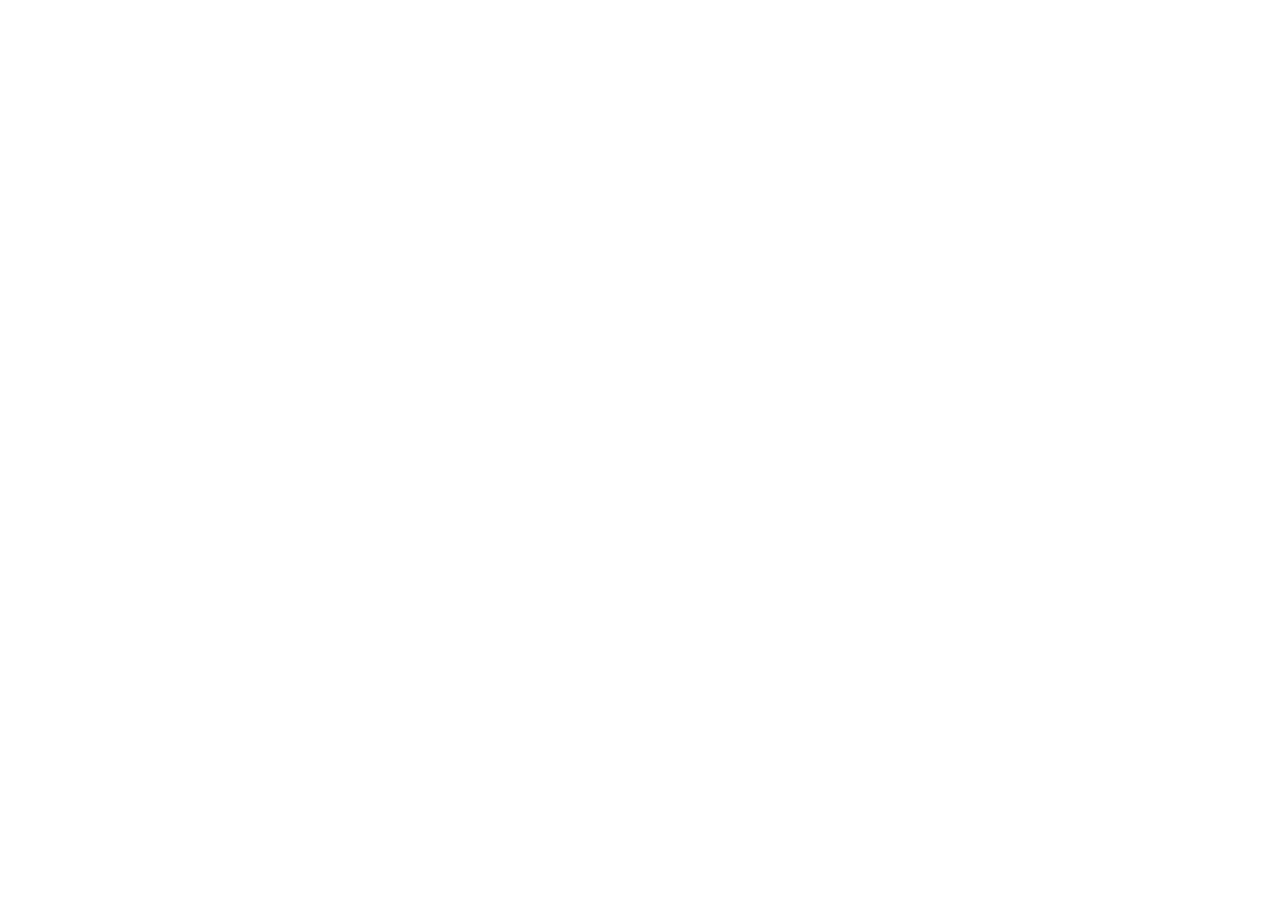
==== landing_page/index.html @ b9f25eb5 "landing_page - folder structure" ====
<!DOCTYPE html>

    <head>
        <meta charset="utf-8">
        <meta http-equiv="X-UA-Compatible" content="IE=edge">
        <title></title>
        <meta name="description" content="">
        <meta name="viewport" content="width=device-width, initial-scale=1">
        <link rel="stylesheet" href="css/style.css">
    </head>
    <body>

        
        <script src="" async defer></script>
    </body>
</html>
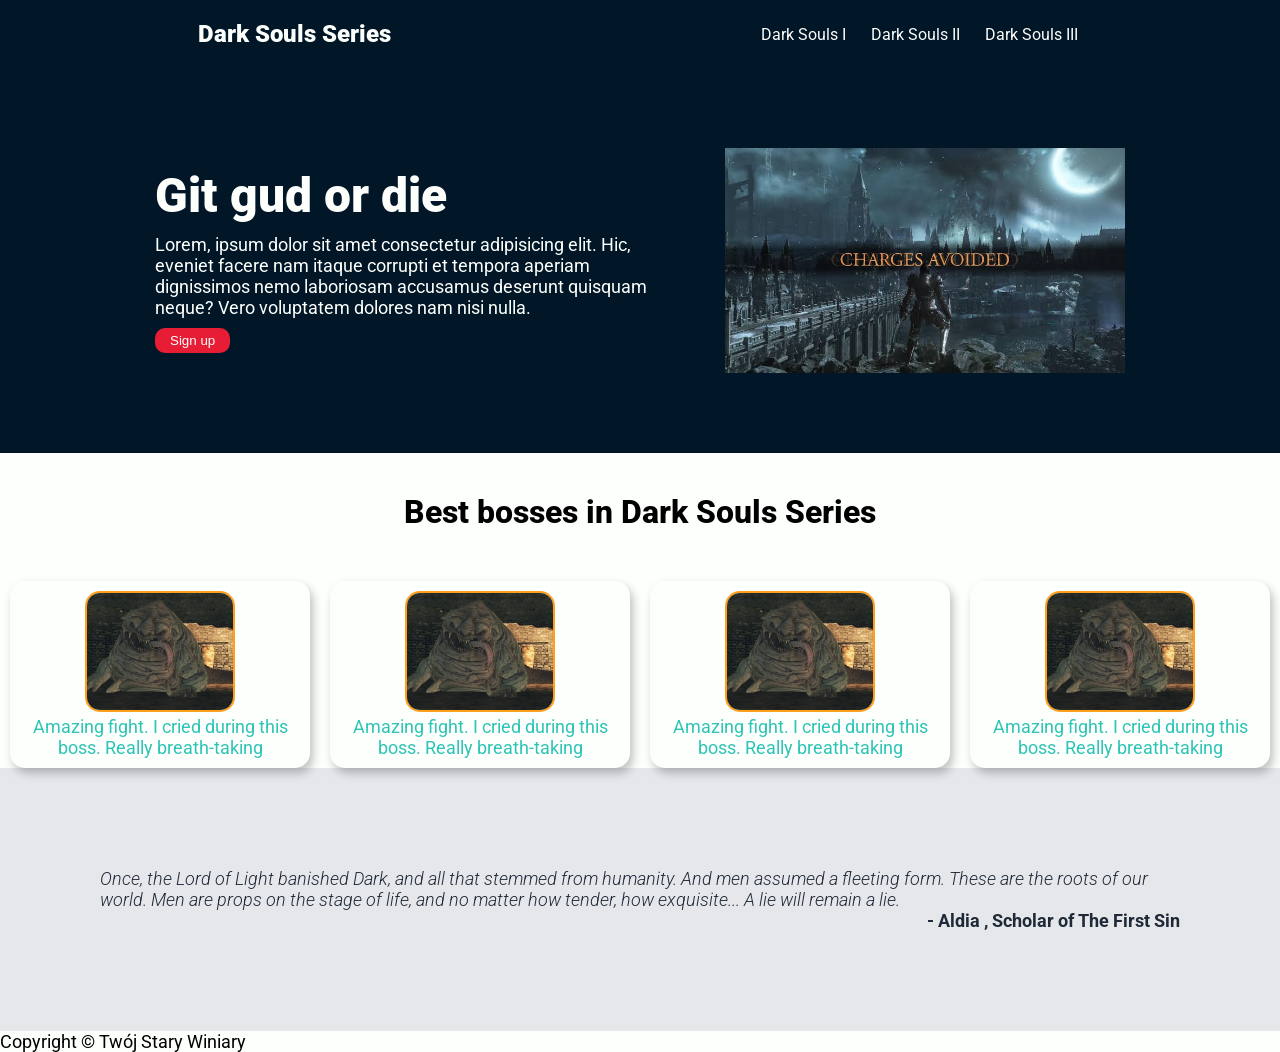
==== commit 5c31b610: "landing_page - stworzenie nagłówka, sekcje z informacjami i cytatu" ====
--- a/landing_page/index.html
+++ b/landing_page/index.html
@@ -10,7 +10,70 @@
     </head>
     <body>
 
-        
+        <header>
+            <div class="logo">Dark Souls Series</div>
+            <div class="links">
+                <div class="link"><a href="#">Dark Souls I</a></div>
+                <div class="link"><a href="#">Dark Souls II</a></div>
+                <div class="link"><a href="#">Dark Souls III</a></div>
+            </div>
+        </header>
+
+        <main>
+            <div class="about">
+                <div class="right_section">
+                    <p id="slogan">Git gud or die</p>
+                    <p>Lorem, ipsum dolor sit amet consectetur adipisicing elit. Hic, eveniet facere nam itaque corrupti et tempora aperiam dignissimos nemo laboriosam accusamus deserunt quisquam neque? Vero voluptatem dolores nam nisi nulla.</p>
+                    <button>Sign up</button>
+                </div>
+                <div class="left_section">
+                    <div class="img">
+                        <img src="ds.jpg"/>
+                    </div>
+                </div>
+            </div>
+
+            <div class="info">
+                <div class="info_heading">
+                    Best bosses in Dark Souls Series
+                </div>
+                <div class="card_container">
+                    <div class="card">
+                        <img src="covetous.jpg">
+                        <p>Amazing fight. I cried during this boss. Really breath-taking</p>
+                    </div>
+                    <div class="card">
+                        <img src="covetous.jpg">
+                        <p>Amazing fight. I cried during this boss. Really breath-taking</p>
+                    </div>
+                    <div class="card">
+                        <img src="covetous.jpg">
+                        <p>Amazing fight. I cried during this boss. Really breath-taking</p>
+                    </div>
+                    <div class="card">
+                        <img src="covetous.jpg">
+                        <p>Amazing fight. I cried during this boss. Really breath-taking</p>
+                    </div>
+                </div>
+            </div>
+            <div class="cyte">
+                <div class="cyte_text">
+                    <p>Once, the Lord of Light banished Dark, and all that stemmed from humanity.
+And men assumed a fleeting form. These are the roots of our world.
+Men are props on the stage of life, and no matter how tender, how exquisite...
+A lie will remain a lie.</p>
+<div class="cyte_author">
+                    <p>- Aldia , Scholar of The First Sin</p>
+                </div>
+                </div>
+                
+            </div>
+            <div class="sign_up"></div>
+        </main>
+
+        <footer>
+            <p>Copyright &copy Twój Stary Winiary</p>
+        </footer>
         <script src="" async defer></script>
     </body>
 </html>
--- a/landing_page/css/style.css
+++ b/landing_page/css/style.css
@@ -0,0 +1,160 @@
+@import url('https://fonts.googleapis.com/css2?family=Roboto:ital,wght@0,100..900;1,100..900&display=swap');
+
+*{
+  box-sizing: border-box;
+  margin: 0;
+  padding: 0;
+}
+
+body {
+  font-family: "Roboto", sans-serif;
+  background-color: #fdfffc;
+}
+
+a{
+  text-decoration: none;
+  color: unset;
+}
+
+p{
+  font-size: 18px;
+}
+
+header{
+  background-color: #011627;
+  color: #fdfffc;
+  padding: 20px 15px;
+  display: flex;
+  justify-content: space-around;
+  align-items: center;
+}
+
+.logo{
+  font-size: 24px;
+  font-weight: 900;
+}
+
+.links{
+  display: flex;
+  gap: 15px;
+}
+
+.link{
+  padding: 0 5px;
+  transition: color 0.3s;
+}
+
+.link:hover{
+  color: #ff9f1c
+}
+
+.about{
+    background-color: #011627;
+    color: #fdfffc;
+    padding: 10px;
+    display: flex;
+    padding: 80px 30px;
+    display: flex;
+    justify-content: center;
+    align-items: center;
+    gap: 70px;
+    flex-wrap: wrap;
+    margin-bottom: 40px;
+}
+
+.right_section{
+  display: flex;
+  flex-direction: column;
+  gap: 10px;
+  align-items: flex-start;
+  max-width: 500px;
+}
+
+#slogan{
+  font-size: 48px;
+  font-weight: 900;
+}
+
+.img{
+  display: flex;
+  justify-content: center;
+  align-items: center;
+  max-width: 400px;
+}
+
+img{
+  width: 100%;
+  object-fit: contain;
+}
+
+.about  button{
+  padding: 5px 15px;
+  border: none;
+  border-radius: 10px;
+  background-color: #e71d36;
+  color: #fdfffc;
+  transition: color 0.3s, background-color 0.3s;
+}
+
+.about button:hover{
+  color: #011627;
+  background-color: #ff9f1c;
+}
+
+.info{
+  display: flex;
+  flex-direction: column;
+  align-items: center;
+  gap: 50px;
+}
+
+.info p{
+  color: #2ec4b6;
+}
+
+.info_heading{
+  font-size: 32px;
+  font-weight: 800;
+}
+
+.card_container{
+  display: flex;
+  flex-wrap: wrap;
+  gap: 20px;
+}
+
+.card {
+  border-radius: 15px;
+  padding: 10px;
+  width: 300px;
+  text-align: center;
+  box-shadow: 3px 5px 10px 0px rgba(0, 0, 0, 0.25);
+}
+
+.card img{
+  border: 2px solid #ff9f1c;
+  border-radius: 15px;
+  width: 150px;
+  object-fit: cover;
+}
+
+.cyte{
+  background-color: #e5e7eb;
+
+  padding: 100px;
+}
+
+.cyte_text{
+  color: #1f2937;
+  font-size: 32px;
+  font-weight: 300;
+  font-style: italic;
+  display: flex;
+  flex-direction: column;
+  
+}
+.cyte_author{
+  align-self: flex-end;
+  font-weight: 700;
+  font-style: normal;
+}
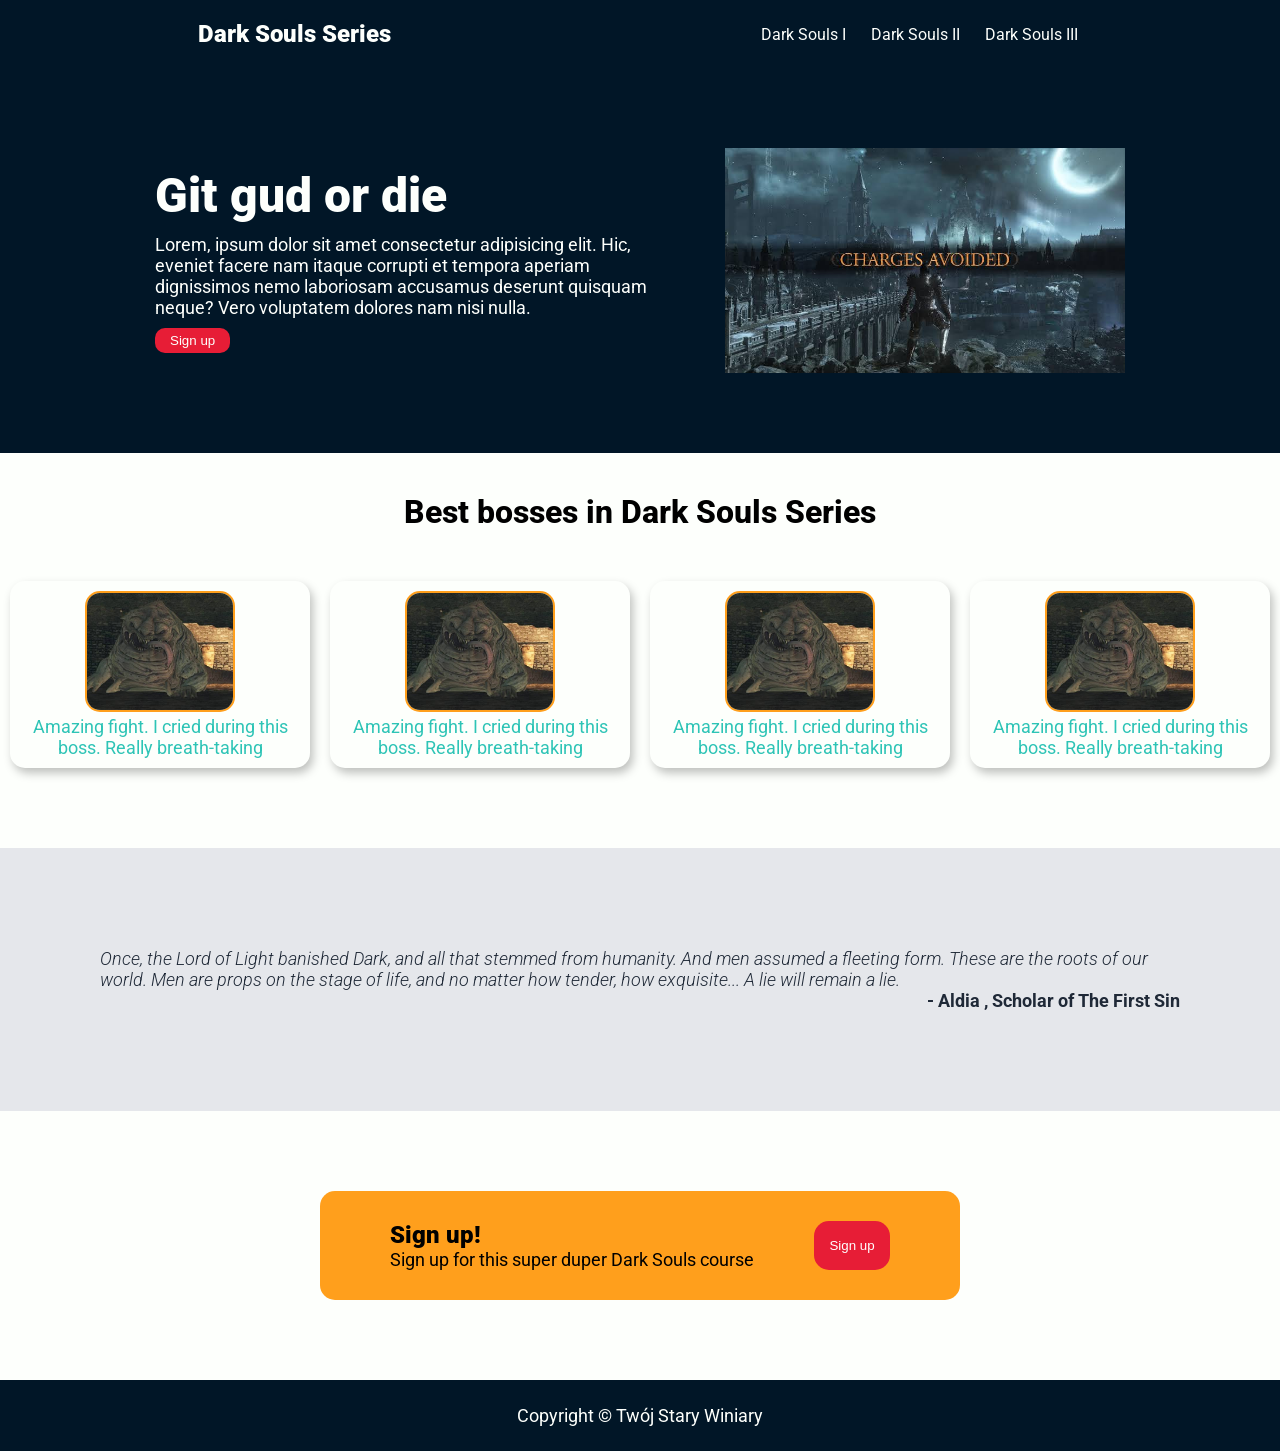
==== commit 476b37b7: "landing_page - finish" ====
--- a/landing_page/index.html
+++ b/landing_page/index.html
@@ -68,7 +68,15 @@
                 </div>
                 
             </div>
-            <div class="sign_up"></div>
+            <div class="sign_up">
+                <div class="sign_up_content">
+                    <div class="text">
+                        <p class="logo">Sign up!</p>
+                        <p>Sign up for this super duper Dark Souls course</p>
+                    </div>
+                    <button>Sign up</button>
+                </div>
+            </div>
         </main>
 
         <footer>
--- a/landing_page/css/style.css
+++ b/landing_page/css/style.css
@@ -9,6 +9,9 @@
 body {
   font-family: "Roboto", sans-serif;
   background-color: #fdfffc;
+  display: flex;
+  flex-direction: column;
+  justify-content: space-between;
 }
 
 a{
@@ -105,7 +108,9 @@
   display: flex;
   flex-direction: column;
   align-items: center;
+  
   gap: 50px;
+  margin-bottom: 80px;
 }
 
 .info p{
@@ -121,6 +126,7 @@
   display: flex;
   flex-wrap: wrap;
   gap: 20px;
+  justify-content: center;
 }
 
 .card {
@@ -140,8 +146,8 @@
 
 .cyte{
   background-color: #e5e7eb;
+  padding: 100px;
 
-  padding: 100px;
 }
 
 .cyte_text{
@@ -157,4 +163,35 @@
   align-self: flex-end;
   font-weight: 700;
   font-style: normal;
+}
+
+.sign_up{
+  display: flex;
+  justify-content: center;
+  align-items: center;
+  margin: 80px 0;
+}
+
+.sign_up_content{
+  background-color: #ff9f1c;
+  padding: 30px 70px;
+  display: flex;
+  gap: 60px;
+  border-radius: 15px;
+}
+
+.sign_up_content > button {
+  padding: 15px;
+  border: none;
+  border-radius: 15px;
+
+  background-color: #e71d36;
+  color: white;
+}
+
+footer{
+  background-color: #011627;
+  text-align: center;
+  padding: 25px;
+  color: #fdfffc;
 }
